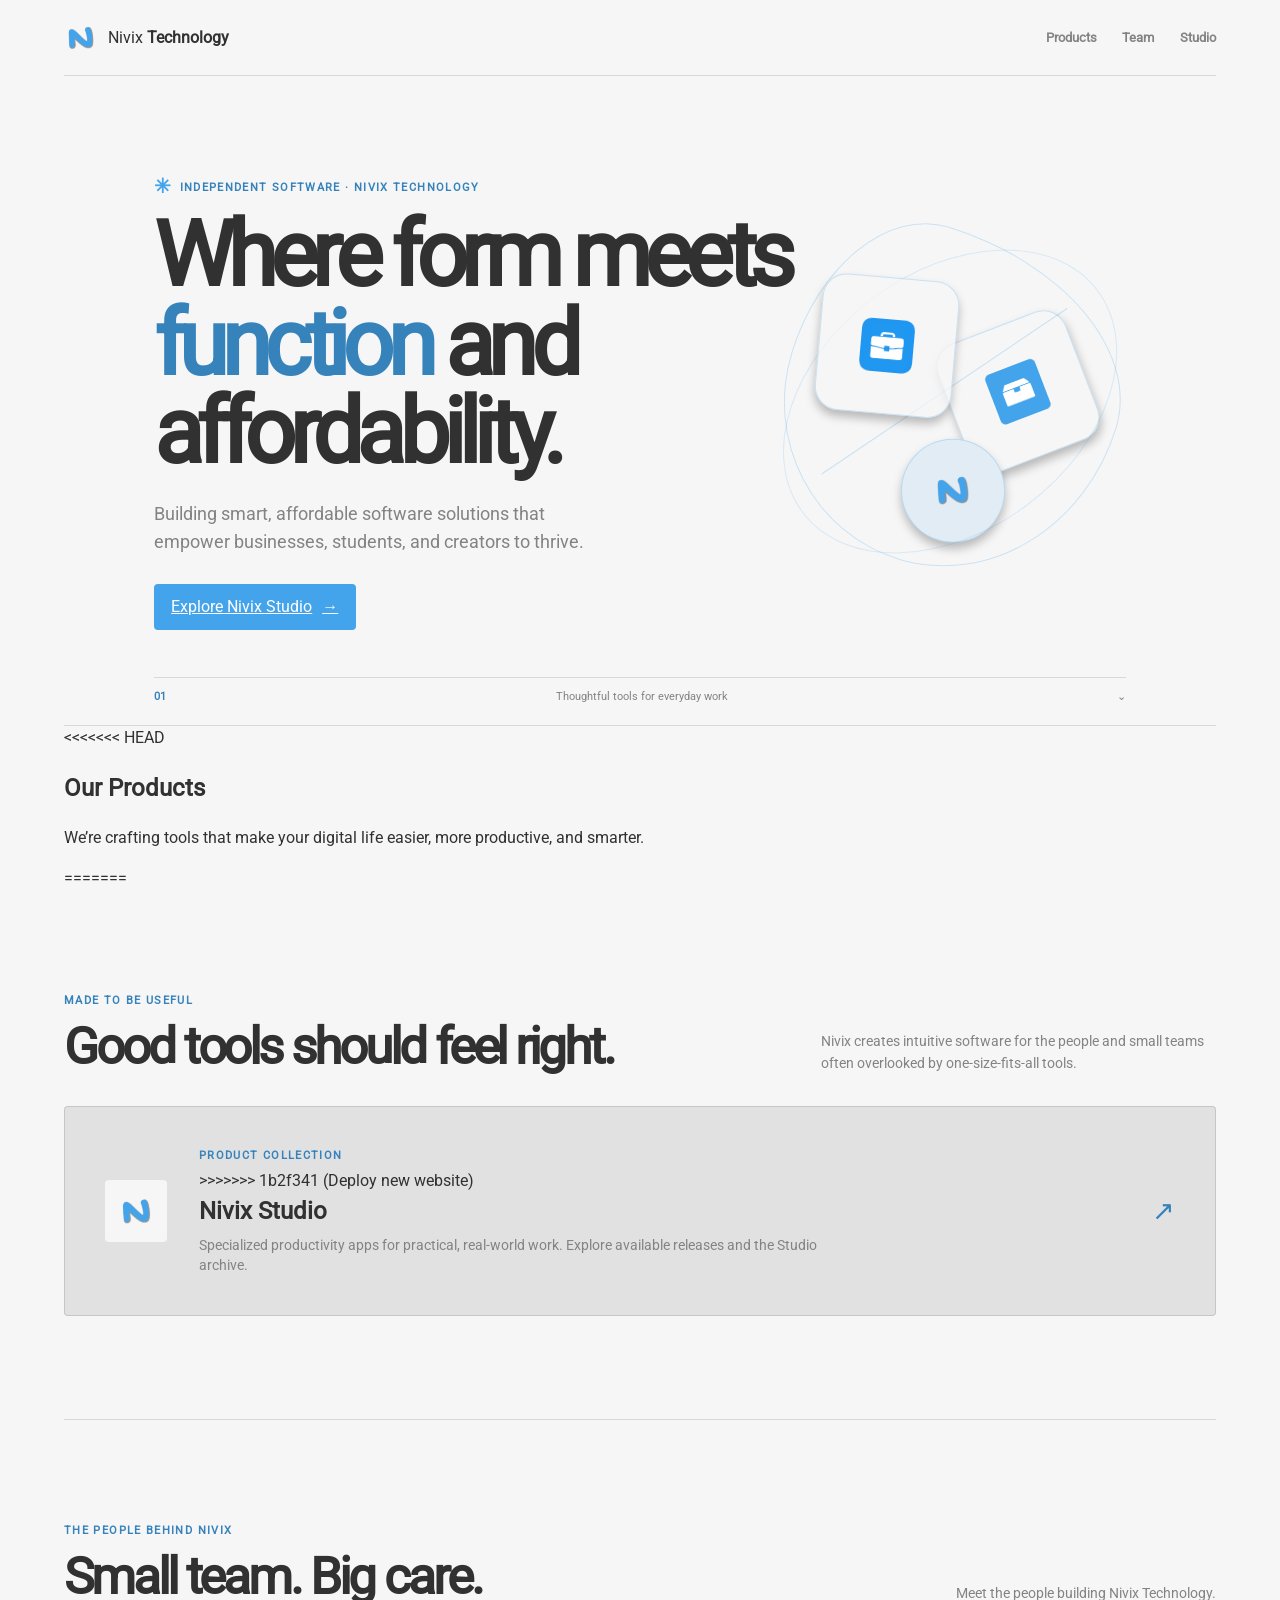
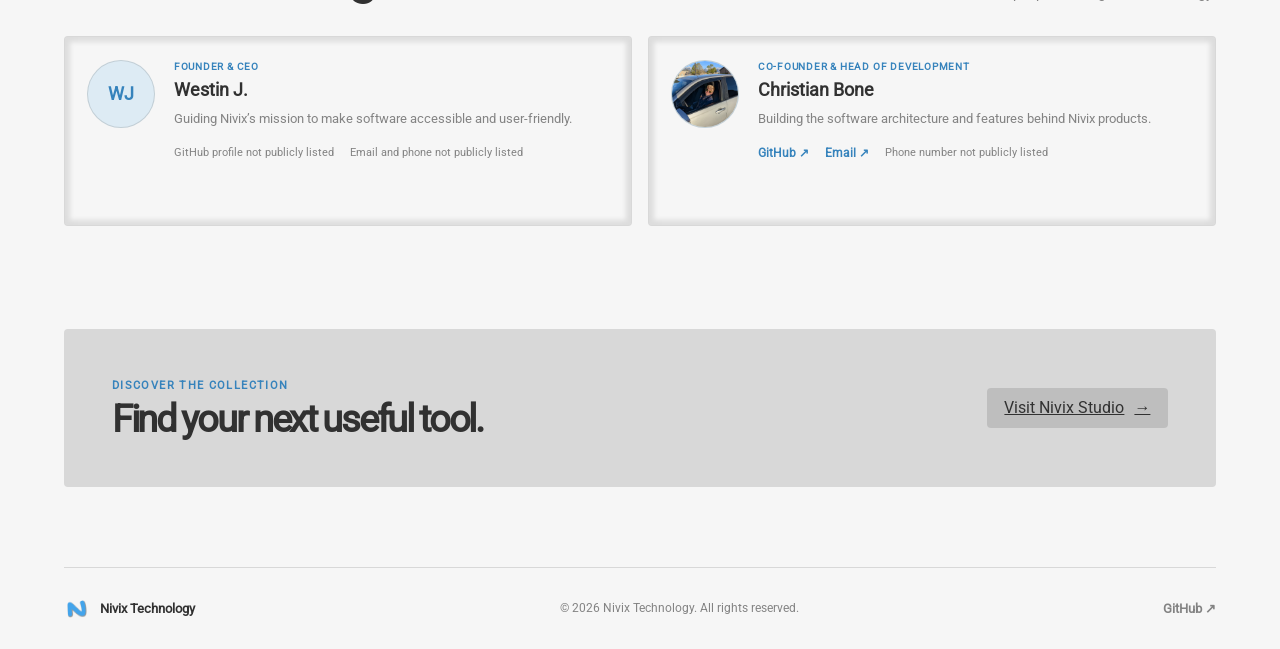
==== index.html @ d30d931f "Deploy new website" ====
<!DOCTYPE html>
<html lang="en">
<head>
    <meta charset="UTF-8">
    <meta name="viewport" content="width=device-width, initial-scale=1">
    <meta name="description" content="Nivix Technology builds smart, affordable software solutions. Where form meets function and affordability.">
    <meta name="theme-color" content="#f6f6f6">
    <title>Nivix Technology</title>
    <link rel="icon" type="image/png" href="assets/favicon.png">
    <link rel="stylesheet" href="sheets/nxvid.css">
    <link rel="stylesheet" href="sheets/index.css">
    <link rel="stylesheet" href="sheets/site.css">
</head>
<body>
    <header class="site-header">
        <a class="site-brand" href="#home" aria-label="Nivix Technology home">
            <img src="assets/favicon.png" alt="">
            <span>Nivix <strong>Technology</strong></span>
        </a>
        <nav class="site-nav" aria-label="Main navigation">
            <a href="#products">Products</a>
            <a href="#team">Team</a>
            <a href="studio/">Studio</a>
        </nav>
    </header>

    <main class="home-main">
        <section class="home-hero" id="home">
            <div class="hero-copy">
                <p class="eyebrow"><span class="hero-spark" aria-hidden="true">✳</span> Independent software · Nivix Technology</p>
                <h1>Where form meets <span>function</span> and affordability.</h1>
                <p>Building smart, affordable software solutions that empower businesses, students, and creators to thrive.</p>
                <a class="nivix-primary-button primary" href="studio/">Explore Nivix Studio <span aria-hidden="true">→</span></a>
            </div>
            <div class="hero-art" aria-hidden="true">
                <div class="art-tile tile-one"><img src="assets/img/apps/studio-favicon.png" alt=""></div>
                <div class="art-tile tile-two"><img src="assets/img/apps/store-favicon.png" alt=""></div>
                <div class="art-tile tile-three"><img src="assets/favicon.png" alt=""></div>
                <i class="art-line"></i>
            </div>
            <div class="hero-index"><span>01</span><span>Thoughtful tools for everyday work</span><span>⌄</span></div>
        </section>

<<<<<<< HEAD
        <section id="products" class="section">
            <div class="container">
                <h2>Our Products</h2>
                <p>We’re crafting tools that make your digital life easier, more productive, and smarter.</p>
                
                <div class="info-box">
=======
        <section class="home-section product-section" id="products">
            <div class="home-section-heading">
                <div><p class="eyebrow">Made to be useful</p><h2>Good tools should feel right.</h2></div>
                <p>Nivix creates intuitive software for the people and small teams often overlooked by one-size-fits-all tools.</p>
            </div>
            <a class="studio-feature" href="studio/">
                <div class="feature-icon"><img src="assets/favicon.png" alt=""></div>
                <div class="feature-copy">
                    <p class="eyebrow">Product collection</p>
>>>>>>> 1b2f341 (Deploy new website)
                    <h3>Nivix Studio</h3>
                    <p>Specialized productivity apps for practical, real-world work. Explore available releases and the Studio archive.</p>
                </div>
                <span class="feature-arrow" aria-hidden="true">↗</span>
            </a>
        </section>

        <section class="home-section team-section" id="team">
            <div class="home-section-heading">
                <div><p class="eyebrow">The people behind Nivix</p><h2>Small team. Big care.</h2></div>
                <p>Meet the people building Nivix Technology.</p>
            </div>
            <div class="team-grid">
                <article class="person-card">
                    <div class="person-initials" aria-hidden="true">WJ</div>
                    <div class="person-copy">
                        <p class="eyebrow">Founder &amp; CEO</p>
                        <h3>Westin J.</h3>
                        <p>Guiding Nivix’s mission to make software accessible and user-friendly.</p>
                        <div class="person-links">
                            <span class="contact-unlisted">GitHub profile not publicly listed</span>
                            <span class="contact-unlisted">Email and phone not publicly listed</span>
                        </div>
                    </div>
                </article>
                <article class="person-card">
                    <img class="person-photo" src="assets/img/staff/Christian Bone.png" alt="Christian Bone">
                    <div class="person-copy">
                        <p class="eyebrow">Co-Founder &amp; Head of Development</p>
                        <h3>Christian Bone</h3>
                        <p>Building the software architecture and features behind Nivix products.</p>
                        <div class="person-links">
                            <a href="https://github.com/SqueakyLlama1" target="_blank" rel="noopener noreferrer">GitHub <span aria-hidden="true">↗</span></a>
                            <a href="mailto:bone.christian.c@outlook.com">Email <span aria-hidden="true">↗</span></a>
                            <span class="contact-unlisted">Phone number not publicly listed</span>
                        </div>
                    </div>
                </article>
            </div>
        </section>

        <section class="home-cta">
            <div><p class="eyebrow">Discover the collection</p><h2>Find your next useful tool.</h2></div>
            <a class="nivix-primary-button" href="studio/">Visit Nivix Studio <span aria-hidden="true">→</span></a>
        </section>
    </main>

    <footer class="site-footer">
        <a class="footer-brand" href="#home"><img src="assets/favicon.png" alt=""> Nivix Technology</a>
        <span>© <span id="copyright-year">2026</span> Nivix Technology. All rights reserved.</span>
        <a href="https://github.com/Nivix-Technology/studio" target="_blank" rel="noopener noreferrer">GitHub <span aria-hidden="true">↗</span></a>
    </footer>
    <script>
        document.getElementById('copyright-year').textContent = String(new Date().getFullYear());
    </script>
</body>
</html>
---- sheets/nxvid.css ----
/* Fonts */

@font-face {
    font-family: "GochiHand";
    src: url("../assets/fonts/GochiHand-Regular.ttf");
    font-weight: normal;
    font-style: normal;
    font-display: swap;
}

@font-face {
    font-family: "Roboto";
    src: url("../assets/fonts/Roboto.ttf");
    font-weight: normal;
    font-style: normal;
    font-display: swap;
}

/* Page Setup and Defaults */

:root {
    --brand-color-step-amount: 20%;
    --background-color-step-amount: 12%;
    --text-color-step-amount: 40%;

    --brand-primary: #43a4eb;
    --brand-darker: color-mix(in srgb, var(--brand-primary), black var(--brand-color-step-amount));
    --brand-lighter: color-mix(in srgb, var(--brand-primary), white var(--brand-color-step-amount));

    --text-primary: #313131;
    --text-secondary: color-mix(in srgb, var(--text-primary), white var(--text-color-step-amount));
    --text-tertiary: #ffffff;
    --text-quarternary: color-mix(in srgb, var(--text-tertiary), black var(--text-color-step-amount));

    --background-primary: #f6f6f6;
    --background-secondary: color-mix(in srgb, var(--background-primary), black var(--background-color-step-amount));
    --background-darker: color-mix(in srgb, transparent, black var(--background-color-step-amount));
    --background-lighter: color-mix(in srgb, transparent, white var(--background-color-step-amount));

    --radius: 4px;

    --transition-speed: 0.2s;
    --transition-easing-style: ease-out;
    --transition: var(--transition-speed) var(--transition-easing-style);

    --inset-shadow: inset 0 0 5px 5px rgba(0, 0, 0, 0.10);
    --outset-shadow: 0 6px 10px rgba(0, 0, 0, 0.25);
    --shade: rgba(0, 0, 0, 0.3);

    --resting-area-padding: 5px;
    --clickable-area-padding: 0.5rem 1.1rem;
    --gap: 5px;

    --outline: #ff6b00;
    --font-primary: 'Roboto', 'Arial', Helvetica, sans-serif;
}

*:focus { outline: 2px solid var(--outline); }

html {
    scroll-behavior: smooth;

    &, body {
        height: 100%;
    }
}

body {
    background: var(--background-primary);
    font-family: var(--font-primary);
    color: var(--text-primary);
    margin: 0;
}

hr {
    border-style: none;
    border: 1px solid var(--background-darker);
}

/* Heading Scaling Shorthand */

h1 span { font-size: 1.5em; }
h2 span { font-size: 1.17em; }
h3 span { font-size: 1em; }
h4 span { font-size: 0.83em; }
h5 span { font-size: 0.67em; }
h6 span { font-size: 0.45em; }

/* Layout Elements */

.center, .justify-center, .align-center {
    display: flex;
    position: relative;
    flex-direction: column;
}

.center {
    align-items: center;
    justify-content: center;
    text-align: center;
}

.justify-center {
    justify-content: center;
}

.align-center {
    align-items: center;
    text-align: center;
    height: fit-content;
}

.horizontal-container {
    display: flex;
    flex-direction: row;
    gap: var(--gap);

    .flex-primary {
        flex: 1;
    }
}

.vertical-container {
    display: flex;
    flex-direction: column;
    gap: var(--gap);

    .flex-primary {
        flex: 1;
    }
}

.nivix-footer {
    flex-shrink: 0;
    min-height: 0;
    box-sizing: border-box;

    background: var(--background-darker);
    border-radius: var(--radius);

    color: var(--text-secondary);
    font-size: 0.85em;
    text-align: center;

    padding: var(--resting-area-padding);
}

/* Nivix Visual Identity Elements */

.nivix-accent {
    font-family: "GochiHand", "Lucida Handwriting", serif;
    color: var(--brand-primary);
    text-shadow: 3px 3px 2px #8d8d8d;
}

.nivix-loader {
    width: 50px;
    aspect-ratio: 1;
    border-radius: 50%;
    background:
    radial-gradient(farthest-side, var(--brand-primary) 94%, #0000) top/8px 8px no-repeat,
    conic-gradient(#0000 30%, var(--brand-primary));
    mask: radial-gradient(farthest-side, #0000 calc(100% - 8px), #000 0);
    -webkit-mask: radial-gradient(farthest-side, #0000 calc(100% - 8px), #000 0);
    animation: load-spin 1s infinite linear;
}


.nivix-primary-button,
.nivix-button {
    display: inline-flex;
    align-items: center;
    justify-content: center;
    gap: calc(var(--gap) * 2);

    background: var(--background-darker);
    border: none;
    border-radius: var(--radius);

    font-family: var(--font-primary);
    font-size: 16px;
    color: var(--text-primary);

    cursor: pointer;
    padding: var(--clickable-area-padding);
    transition: background var(--transition), box-shadow var(--transition);

    svg {
        width: 2em;
        aspect-ratio: 1;
        fill: var(--text-primary);
        transition: fill var(--transition);
    }

    &:hover:not(&:disabled) {
        box-shadow: var(--inset-shadow);
    }

    &:active {
        background: color-mix(in srgb, var(--background-darker), black var(--background-color-step-amount));
    }

    &:disabled {
        color: var(--text-secondary);
        cursor: not-allowed;
    }

    &.primary {
        background: var(--brand-primary);
        color: var(--text-tertiary);

        & svg {
            fill: var(--text-tertiary);
        }

        &:active {
            background: var(--brand-darker);
        }
    }
}

.nivix-secondary-button {
    display: inline-flex;
    align-items: center;
    justify-content: center;
    gap: calc(var(--gap) * 2);

    background: transparent;
    border: none;
    border-radius: var(--radius);

    font-family: var(--font-primary);
    font-size: 16px;
    color: var(--text-primary);

    cursor: pointer;
    padding: var(--clickable-area-padding);

    & svg {
        width: 2em;
        aspect-ratio: 1;
        fill: var(--text-primary);
        transition: fill var(--transition);
    }

    &:hover:not(&:disabled) {
        font-weight: bold;
    }

    &:active {
        font-weight: bolder;
    }

    &:disabled {
        color: var(--text-secondary);
        cursor: not-allowed;
    }

    &.primary {
        color: var(--brand-primary);

        & svg {
            fill: var(--brand-primary);
        }
    }
}

.nivix-bookmark {
    display: block;
    width: fit-content;
    box-sizing: border-box;

    background: var(--background-darker);
    color: var(--text-primary);
    border-radius: 0 var(--radius) var(--radius) 0;
    padding: var(--clickable-area-padding);

    &.right {
        border-radius: var(--radius) 0 0 var(--radius);
    }
}

/* Form Inputs */

.nivix-input {
    &:is(
    input[type="text"],
    input[type="number"],
    input[type="password"],
    input[type="email"],
    input[type="url"],
    input[type="tel"],
    input[type="search"],
    input[type="date"],
    input[type="time"],
    input[type="datetime-local"]
    ) {
        background: var(--background-darker);
        border: 1px solid transparent;
        border-radius: var(--radius);

        font-family: var(--font-primary);
        font-size: 16px;
        color: var(--text-primary);

        padding: var(--clickable-area-padding);
        transition: box-shadow var(--transition), border-color var(--transition);

        &:focus {
            box-shadow: var(--inset-shadow);
            border-color: var(--background-darker);
        }

        &:disabled {
            color: var(--text-secondary);
            cursor: not-allowed;
        }

        &.primary {
            background: var(--brand-primary);
            border-color: var(--brand-primary);
            color: var(--text-tertiary);

            &::placeholder {
                color: var(--text-quarternary);
                font-weight: lighter;
            }

            &:disabled {
                color: var(--text-quarternary);
            }

            &:focus {
                border-color: var(--brand-darker);
            }
        }

        &::placeholder {
            color: var(--text-secondary);
        }
    }

    /* Checkboxes */

    &[type="checkbox"] {
        position: relative;
        -webkit-appearance: none;
        appearance: none;

        width: 20px;
        height: 20px;

        background: transparent;
        border: 2px solid #ff4d4d;
        border-radius: 4px;

        cursor: pointer;
        transition: background var(--transition), border-color var(--transition);
        margin: 0;

        &:checked {
            border-color: #26a65b;
            background: #26a65b;

            &:not(&:disabled)::before {
                content: '';
                position: absolute;
                top: 2px;
                left: 2px;
                width: 12px;
                height: 12px;
                background: #fff;
                border-radius: 50%;
            }
        }

        &:not(&:disabled):hover {
            filter: brightness(1.2);
        }

        &:disabled {
            border-color: #ff4d4d;
            background: #ff4d4d;
            cursor: not-allowed;

            & ~ label {
                color: var(--text-secondary);
            }
        }
    }
}

/* Checkbox Wrappers */

.nivix-checkbox-wrapper,
.nivix-svg-checkbox-wrapper {
    display: flex;
    align-items: center;
    gap: var(--gap);

    &.centered {
        justify-content: center;
    }

    & label {
        color: var(--text-primary);
        user-select: none;
        cursor: pointer;
    }

    & > input[type="checkbox"]:checked ~ .label-unchecked,
    & > input[type="checkbox"]:not(:checked) ~ .label-checked {
        display: none;
    }
}

.nivix-svg-checkbox-wrapper {
    position: relative;
    display: inline-flex;
    background: transparent;
    border: none;
    font-family: var(--font-primary);
    font-size: 16px;
    color: var(--text-primary);
    cursor: pointer;
    padding: var(--clickable-area-padding);

    &:hover {
        font-weight: bold;
    }

    &:active {
        font-weight: bolder;
    }

    & > input[type="checkbox"] {
        position: absolute;
        left: 1.1rem;
        top: 50%;
        z-index: 1;
        width: 20px;
        height: 20px;
        border: 0;
        border-radius: 0;
        background: transparent;
        opacity: 0;
        transform: translateY(-50%);
    }

    & > input[type="checkbox"]:checked::before {
        content: none;
    }

    & > input[type="checkbox"] ~ .svg-checked,
    & > input[type="checkbox"] ~ .svg-unchecked {
        display: block;
        flex: 0 0 20px;
        width: 20px;
        height: 20px;
        pointer-events: none;
        fill: var(--text-primary);
    }

    & > input[type="checkbox"]:not(:checked) ~ .svg-checked,
    & > input[type="checkbox"]:checked ~ .svg-unchecked {
        display: none;
    }

    & > input[type="checkbox"]:focus-visible ~ .svg-checked,
    & > input[type="checkbox"]:focus-visible ~ .svg-unchecked {
        outline: 2px solid var(--outline);
        outline-offset: 2px;
        border-radius: 3px;
    }
}

/* Select and Options Dropdowns */

.nivix-select {
    appearance: none;
    -webkit-appearance: none;
    -moz-appearance: none;

    background: url("data:image/svg+xml;utf8,<svg xmlns='http://www.w3.org/2000/svg' width='24' height='24' viewBox='0 0 24 24' fill='none' stroke='%231c1c1c' stroke-width='2' stroke-linecap='round' stroke-linejoin='round'><polyline points='6 9 12 15 18 9'></polyline></svg>") no-repeat right 0.8rem center / 1rem, var(--background-darker);

    border: 1px solid transparent;
    border-radius: var(--radius);

    font-family: var(--font-primary);
    font-size: 16px;
    text-align: center;
    color: var(--text-primary);
    cursor: pointer;

    padding: var(--clickable-area-padding);
    padding-right: 2.5rem;
    transition: background var(--transition), box-shadow var(--transition), border-color var(--transition);

    &:hover:not(:disabled) {
        box-shadow: var(--inset-shadow);
    }

    &:disabled {
        color: var(--text-secondary);
        cursor: not-allowed;
    }

    &.primary {
        background: url("data:image/svg+xml;utf8,<svg xmlns='http://www.w3.org/2000/svg' width='24' height='24' viewBox='0 0 24 24' fill='none' stroke='white' stroke-width='2' stroke-linecap='round' stroke-linejoin='round'><polyline points='6 9 12 15 18 9'></polyline></svg>") no-repeat right 0.8rem center / 1rem, var(--brand-primary);
        color: var(--text-tertiary);
    }

    & option {
        color: var(--text-primary);
        background: var(--background-primary);
        padding: var(--resting-area-padding);

        &:disabled {
            color: var(--text-secondary);
        }
    }
}

.nivix-label {
    color: var(--text-primary);
    font-weight: bold;
    text-align: left;
    margin: 1.5rem 0 0.5rem 0;

    &.top {
        margin: 0 0 0.5rem 0;
    }
}

.nivix-disclaimer {
    margin: 0;
    color: var(--text-secondary);
    font-size: 0.8em;
    text-align: left;
}

.nivix-dropdown-container {
    display: flex;
    flex-direction: column;
    gap: var(--gap);

    background: var(--background-darker);
    border-radius: var(--radius);
    padding: var(--resting-area-padding);
    margin: var(--resting-area-padding);

    .dropdown-label {
        display: inline-flex;
        align-items: center;
        user-select: none;
        gap: var(--gap);

        input[type="checkbox"] {
            display: none;
        }

        label {
            display: inline-flex;
            align-items: center;
            gap: var(--gap);
            font-size: 1em;
            color: var(--text-primary);
            cursor: pointer;

            &::before {
                content: "";
                display: inline-block;
                width: 0;
                height: 0;
                border-top: 0.35em solid transparent;
                border-bottom: 0.35em solid transparent;
                border-left: 0.6em solid var(--text-primary);
                transition: transform var(--transition);
                transform-origin: 35% 50%;
            }
        }

        input[type="checkbox"]:checked + label::before {
            transform: rotate(90deg);
        }
    }

    &:has(input[type="checkbox"]:checked) .dropdown-content {
        display: block;
    }

    .dropdown-content {
        display: none;
    }

    &.primary {
        background: color-mix(in srgb, var(--brand-primary), white 80%);
    }
}

code {
    background: var(--background-darker);
    color: var(--text-primary);
    border-radius: var(--radius);
    padding: calc(var(--resting-area-padding) / 2);

    &.code-block {
        display: block;
    }
}

/* Navigation Elements */
.nivix-horizontal-navigation {
    display: flex;
    gap: var(--gap);
    align-items: center;
    flex-wrap: wrap;

    box-sizing: border-box;
    width: 100%;

    background: var(--background-primary);
    border: none;

    padding: calc(var(--resting-area-padding) / 2);

    .filler {
        flex: 1;
    }

    &.transparent {
        background: transparent;
    }

    &.divider-bottom {
        border-bottom: 2px solid var(--background-darker);
    }

    &.divider-top {
        border-top: 2px solid var(--background-darker);
    }

    &.distribute-contents * {
        flex: 1;
    }
}

/* Animations */

@keyframes load-spin {
    100% {
        transform: rotate(1turn);
    }
}

@keyframes nivixFadeIn {
    from { opacity: 0; transform: scale(0.95); filter: blur(2px); }
    to { opacity: 1; transform: scale(1); filter: blur(0); }
}

@keyframes nivixFadeOut {
    from { opacity: 1; filter: blur(0); }
    to { opacity: 0; filter: blur(10px); }
}
---- sheets/index.css ----
html {
    min-height: 100%;
    scroll-behavior: smooth;
}

body {
    min-width: 320px;
    min-height: 100%;
    margin: 0;
    background: var(--background-primary);
    color: var(--text-primary);
    font-family: var(--font-primary);
    line-height: 1.5;
}

*, *::before, *::after {
    box-sizing: border-box;
}

[hidden] {
    display: none !important;
}

a {
    color: inherit;
}

button, input {
    font: inherit;
}

button:focus-visible, a:focus-visible, input:focus-visible, summary:focus-visible {
    outline: 2px solid var(--outline);
    outline-offset: 3px;
}

.eyebrow {
    margin: 0 0 0.7rem;
    color: var(--brand-darker);
    font-size: 0.71rem;
    font-weight: 700;
    letter-spacing: 0.12em;
    text-transform: uppercase;
}

.visually-hidden {
    position: absolute;
    width: 1px;
    height: 1px;
    padding: 0;
    margin: -1px;
    overflow: hidden;
    clip: rect(0, 0, 0, 0);
    white-space: nowrap;
    border: 0;
}

.site-header, .site-footer {
    display: flex;
    align-items: center;
    justify-content: space-between;
    gap: 1.5rem;
    width: min(1180px, 90%);
    margin: 0 auto;
}

.site-header {
    min-height: 76px;
    border-bottom: 1px solid var(--background-darker);
}

.site-brand, .footer-brand {
    display: inline-flex;
    align-items: center;
    gap: 0.65rem;
    color: var(--text-primary);
    font-size: 0.94rem;
    text-decoration: none;
}

.site-brand {
    flex: 0 0 auto;
    font-size: 1rem;
}

.site-brand strong {
    font-weight: 750;
}

.site-brand img, .footer-brand img {
    width: 34px;
    height: 34px;
    object-fit: contain;
}

.site-brand img {
    transform-origin: 50% 60%;
}

.site-brand:hover img, .site-brand:focus-visible img {
    animation: nivix-mark-hover 780ms cubic-bezier(0.2, 0.75, 0.25, 1);
}

@keyframes nivix-mark-hover {
    0% { transform: translateY(0) rotate(0) scale(1); }
    35% { transform: translateY(-2px) rotate(-3deg) scale(1.13); }
    70% { transform: translateY(1px) rotate(1deg) scale(0.98); }
    100% { transform: translateY(0) rotate(0) scale(1); }
}

.site-nav {
    display: flex;
    align-items: center;
    gap: clamp(0.8rem, 2vw, 1.8rem);
}

.site-nav a, .site-footer > a:last-child {
    color: var(--text-secondary);
    font-size: 0.83rem;
    font-weight: 600;
    text-decoration: none;
    transition: color var(--transition);
}

.site-nav a:hover, .site-nav a:focus-visible, .site-footer > a:last-child:hover {
    color: var(--brand-darker);
}

.site-footer {
    min-height: 82px;
    border-top: 1px solid var(--background-darker);
    color: var(--text-secondary);
    font-size: 0.72rem;
}

.footer-brand {
    font-size: 0.82rem;
    font-weight: 600;
}

.footer-brand img {
    width: 26px;
    height: 26px;
}

.person-links {
    display: flex;
    flex-wrap: wrap;
    align-items: center;
    gap: 0.5rem 1rem;
    margin-top: 1rem;
}

.person-links a, .contact-unlisted {
    color: var(--brand-darker);
    font-size: 0.74rem;
    font-weight: 600;
    text-decoration: none;
}

.person-links a:hover {
    text-decoration: underline;
}

.contact-unlisted {
    color: var(--text-secondary);
    font-size: 0.68rem;
    font-weight: 400;
}

@media (max-width: 640px) {
    .site-header {
        min-height: 68px;
        flex-wrap: wrap;
        gap: 0.5rem;
        padding: 0.65rem 0;
    }

    .site-brand {
        font-size: 0.9rem;
    }

    .site-brand img {
        width: 30px;
        height: 30px;
    }

    .site-nav {
        order: 3;
        width: 100%;
        justify-content: space-between;
        gap: 0.4rem;
    }

    .site-nav a {
        font-size: 0.72rem;
    }

    .site-footer {
        align-items: flex-start;
        flex-direction: column;
        gap: 0.5rem;
        padding: 1rem 0;
    }
}

@media (prefers-reduced-motion: reduce) {
    html {
        scroll-behavior: auto;
    }

    *, *::before, *::after {
        animation-duration: 0.01ms !important;
        animation-iteration-count: 1 !important;
        scroll-behavior: auto !important;
        transition-duration: 0.01ms !important;
    }
}
---- sheets/site.css ----
.home-main {
    width: min(1180px, 90%);
    margin: 0 auto;
}

.home-hero {
    position: relative;
    display: flex;
    min-height: min(650px, calc(100vh - 110px));
    align-items: center;
    padding: clamp(2rem, 7vw, 6rem);
    overflow: hidden;
    border-bottom: 1px solid var(--background-darker);
    scroll-margin-top: 1rem;
}

.hero-copy {
    position: relative;
    z-index: 1;
    width: min(650px, 67%);
}

.hero-spark {
    display: inline-block;
    margin-right: 0.2rem;
    color: var(--brand-primary);
    font-size: 1.25rem;
    vertical-align: -0.08em;
}

.hero-copy h1 {
    max-width: 660px;
    margin: 0;
    font-size: clamp(2.8rem, 7vw, 6.25rem);
    font-weight: 600;
    letter-spacing: -0.075em;
    line-height: 0.99;
}

.hero-copy h1 span {
    color: var(--brand-darker);
    font-size: 1em;
}

.hero-copy > p:not(.eyebrow) {
    max-width: 465px;
    margin: 1.4rem 0 1.8rem;
    color: var(--text-secondary);
    font-size: clamp(1rem, 1.5vw, 1.15rem);
}

.hero-copy .nivix-primary-button {
    min-height: 46px;
}

.hero-art {
    position: absolute;
    top: 50%;
    right: 7%;
    width: min(33vw, 370px);
    aspect-ratio: 1;
    transform: translateY(-50%) rotate(-9deg);
}

.hero-art::before, .hero-art::after {
    position: absolute;
    inset: 5%;
    content: "";
    border: 1px solid color-mix(in srgb, var(--brand-primary) 24%, transparent);
    border-radius: 34% 66% 51% 49% / 50% 43% 57% 50%;
    transform: rotate(26deg);
}

.hero-art::after {
    inset: 15% 0;
    border-color: color-mix(in srgb, var(--brand-primary) 17%, transparent);
    border-radius: 50%;
    transform: rotate(-28deg);
}

.art-tile {
    position: absolute;
    display: grid;
    width: 37%;
    aspect-ratio: 1;
    place-items: center;
    padding: 11%;
    border: 1px solid color-mix(in srgb, var(--brand-primary) 25%, transparent);
    border-radius: 24px;
    background: color-mix(in srgb, var(--background-primary) 72%, transparent);
    box-shadow: var(--outset-shadow);
}

.art-tile img {
    display: block;
    width: 100%;
    height: 100%;
    object-fit: contain;
}

.tile-one {
    top: 14%;
    left: 17%;
    z-index: 1;
    transform: rotate(14deg);
}

.tile-two {
    top: 32%;
    right: 13%;
    transform: rotate(-12deg);
}

.tile-three {
    bottom: 12%;
    left: 33%;
    width: 28%;
    padding: 8%;
    border-radius: 50%;
    background: color-mix(in srgb, var(--brand-primary) 12%, var(--background-primary));
    transform: rotate(8deg);
}

.art-line {
    position: absolute;
    top: 47%;
    left: 9%;
    width: 80%;
    height: 1px;
    background: color-mix(in srgb, var(--brand-primary) 25%, transparent);
    transform: rotate(-25deg);
}

.hero-index {
    position: absolute;
    right: clamp(2rem, 7vw, 6rem);
    bottom: 1.2rem;
    left: clamp(2rem, 7vw, 6rem);
    display: flex;
    align-items: center;
    justify-content: space-between;
    padding-top: 0.7rem;
    border-top: 1px solid var(--background-darker);
    color: var(--text-secondary);
    font-size: 0.69rem;
}

.hero-index span:first-child {
    color: var(--brand-darker);
    font-weight: 700;
}

.home-section {
    padding: clamp(4rem, 8vw, 7rem) 0;
    scroll-margin-top: 1rem;
}

.home-section-heading {
    display: flex;
    align-items: end;
    justify-content: space-between;
    gap: 2rem;
    margin-bottom: 2rem;
}

.home-section-heading h2, .home-cta h2 {
    margin: 0;
    font-size: clamp(2rem, 4vw, 3.4rem);
    font-weight: 600;
    letter-spacing: -0.06em;
    line-height: 1.05;
}

.home-section-heading > p {
    max-width: 395px;
    margin: 0;
    color: var(--text-secondary);
    font-size: 0.9rem;
}

.studio-feature {
    display: grid;
    grid-template-columns: 70px 1fr auto;
    align-items: center;
    gap: 1.5rem;
    padding: clamp(1.2rem, 4vw, 2.5rem);
    border: 1px solid var(--background-darker);
    border-radius: var(--radius);
    background: color-mix(in srgb, var(--background-secondary) 68%, transparent);
    color: var(--text-primary);
    text-decoration: none;
    transition: background var(--transition), box-shadow var(--transition), transform var(--transition);
}

.studio-feature:hover {
    background: var(--background-primary);
    box-shadow: var(--outset-shadow);
    transform: translateY(-2px);
}

.feature-icon {
    display: grid;
    width: 62px;
    aspect-ratio: 1;
    place-items: center;
    border-radius: var(--radius);
    background: var(--background-primary);
}

.feature-icon img {
    width: 37px;
    height: 37px;
    object-fit: contain;
}

.feature-copy .eyebrow {
    margin-bottom: 0.3rem;
}

.feature-copy h3 {
    margin: 0;
    font-size: 1.5rem;
}

.feature-copy > p:last-child {
    max-width: 650px;
    margin: 0.35rem 0 0;
    color: var(--text-secondary);
    font-size: 0.85rem;
}

.feature-arrow {
    color: var(--brand-darker);
    font-size: 1.7rem;
    transition: transform var(--transition);
}

.studio-feature:hover .feature-arrow {
    transform: translate(3px, -3px);
}

.team-section {
    border-top: 1px solid var(--background-darker);
}

.team-grid {
    display: grid;
    grid-template-columns: repeat(2, minmax(0, 1fr));
    gap: 1rem;
}

.person-card {
    display: flex;
    align-items: flex-start;
    gap: 1.15rem;
    min-height: 190px;
    padding: 1.4rem;
    border: 1px solid var(--background-darker);
    border-radius: var(--radius);
    background: var(--background-primary);
    box-shadow: var(--inset-shadow);
}

.person-photo, .person-initials {
    display: grid;
    width: 68px;
    height: 68px;
    flex: 0 0 auto;
    place-items: center;
    border: 1px solid var(--background-darker);
    border-radius: 50%;
    background: color-mix(in srgb, var(--brand-primary) 14%, var(--background-primary));
    color: var(--brand-darker);
    font-size: 1.15rem;
    font-weight: 700;
}

.person-photo {
    object-fit: cover;
}

.person-copy .eyebrow {
    margin: 0 0 0.2rem;
    font-size: 0.61rem;
    letter-spacing: 0.08em;
}

.person-copy h3 {
    margin: 0;
    font-size: 1.1rem;
}

.person-copy > p:not(.eyebrow) {
    margin: 0.35rem 0 0;
    color: var(--text-secondary);
    font-size: 0.8rem;
}

.home-cta {
    display: flex;
    align-items: center;
    justify-content: space-between;
    gap: 2rem;
    margin: 0 0 5rem;
    padding: clamp(1.6rem, 4vw, 3rem);
    border-radius: var(--radius);
    background: var(--background-secondary);
}

.home-cta h2 {
    font-size: clamp(1.6rem, 3vw, 2.5rem);
}

.home-cta .eyebrow {
    margin-bottom: 0.35rem;
}

@media (max-width: 760px) {
    .home-hero {
        min-height: 540px;
        align-items: flex-start;
        padding: 4rem 1rem;
    }

    .hero-copy {
        width: 100%;
    }

    .hero-copy h1 {
        max-width: 550px;
        font-size: clamp(3rem, 12vw, 5.4rem);
    }

    .hero-art {
        top: auto;
        right: 2%;
        bottom: 3.5rem;
        width: min(48vw, 255px);
        opacity: 0.65;
        transform: rotate(-9deg);
    }

    .hero-index {
        right: 1rem;
        left: 1rem;
    }

    .home-section-heading {
        align-items: flex-start;
        flex-direction: column;
        gap: 0.8rem;
    }

    .team-grid {
        grid-template-columns: 1fr;
    }
}

@media (max-width: 500px) {
    .home-hero {
        min-height: 590px;
        padding-top: 3rem;
    }

    .hero-art {
        right: 4%;
        bottom: 4rem;
        width: 60vw;
    }

    .hero-index span:nth-child(2) {
        max-width: 190px;
        text-align: center;
    }

    .studio-feature {
        grid-template-columns: 48px 1fr auto;
        gap: 0.8rem;
        padding: 1rem;
    }

    .feature-icon {
        width: 46px;
    }

    .feature-icon img {
        width: 30px;
        height: 30px;
    }

    .feature-copy h3 {
        font-size: 1.15rem;
    }

    .person-card {
        gap: 0.8rem;
        padding: 1rem;
    }

    .person-photo, .person-initials {
        width: 52px;
        height: 52px;
    }

    .home-cta {
        align-items: flex-start;
        flex-direction: column;
    }
}
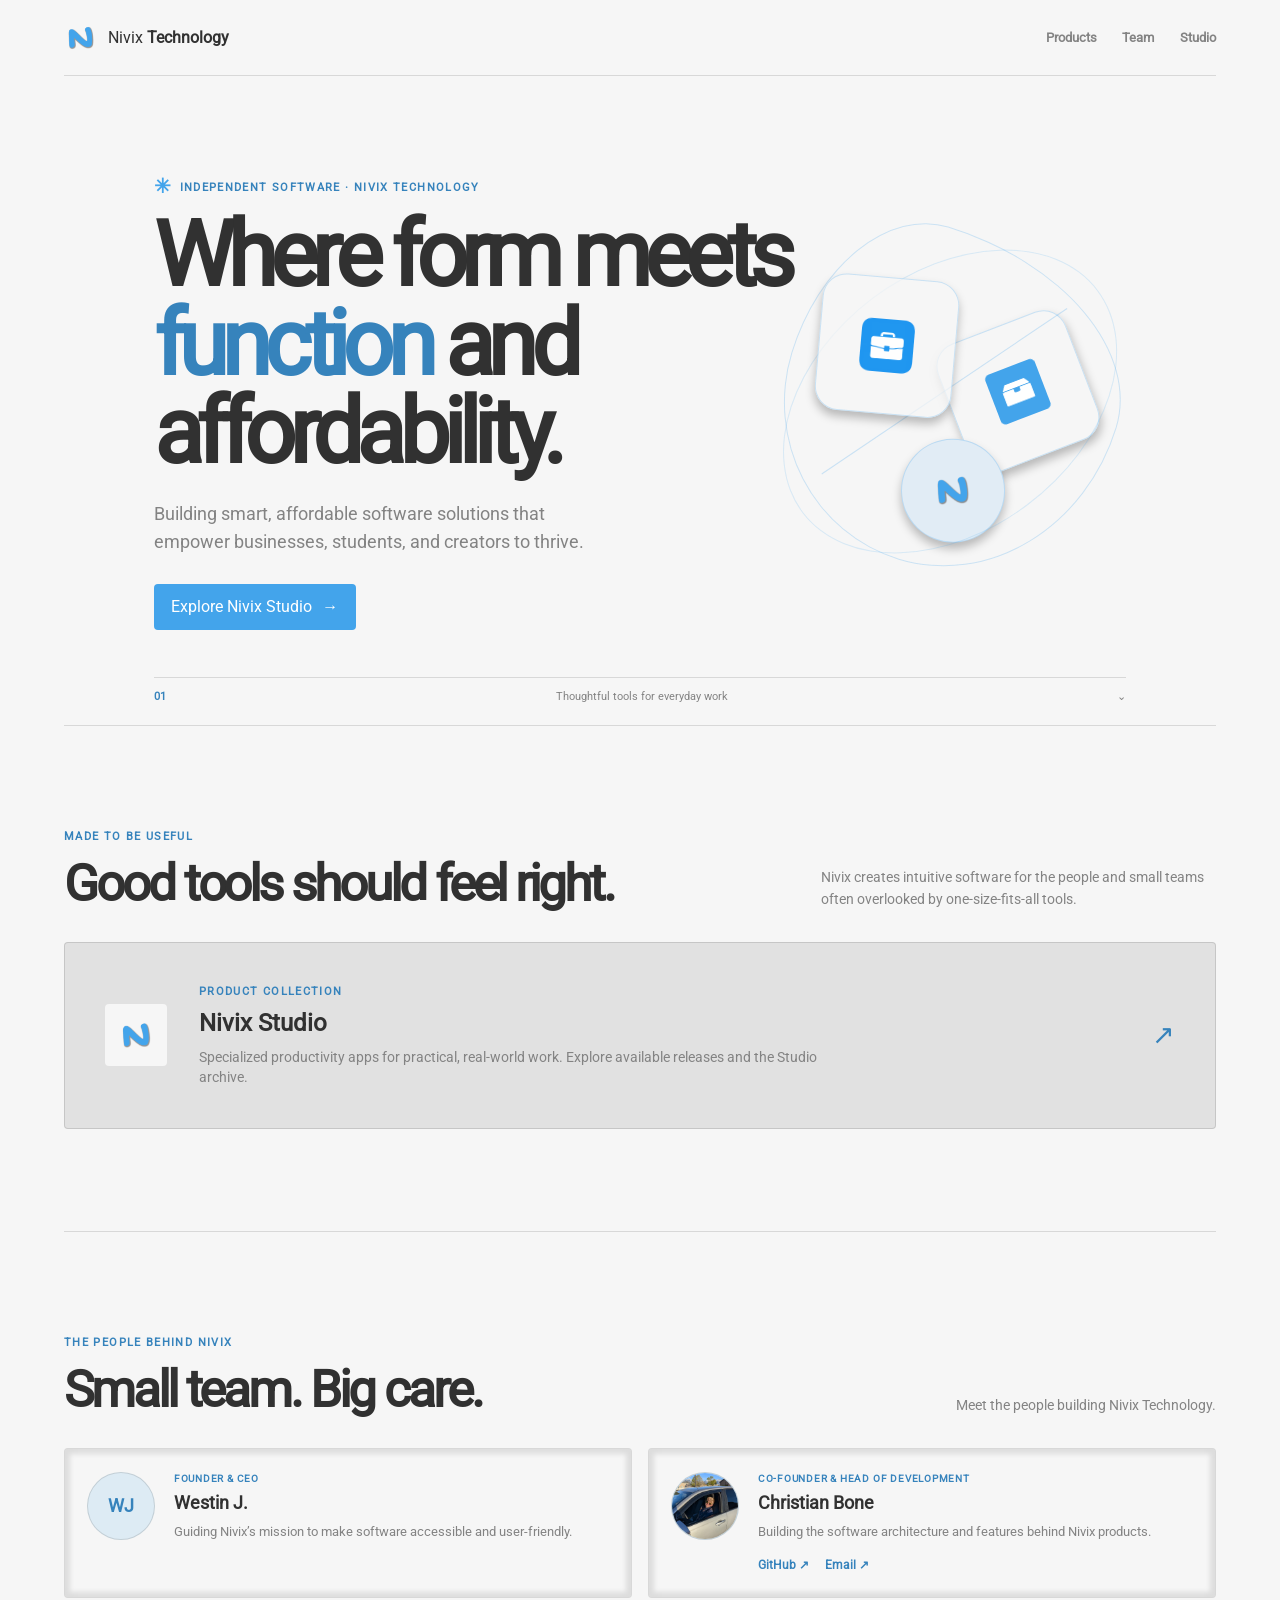
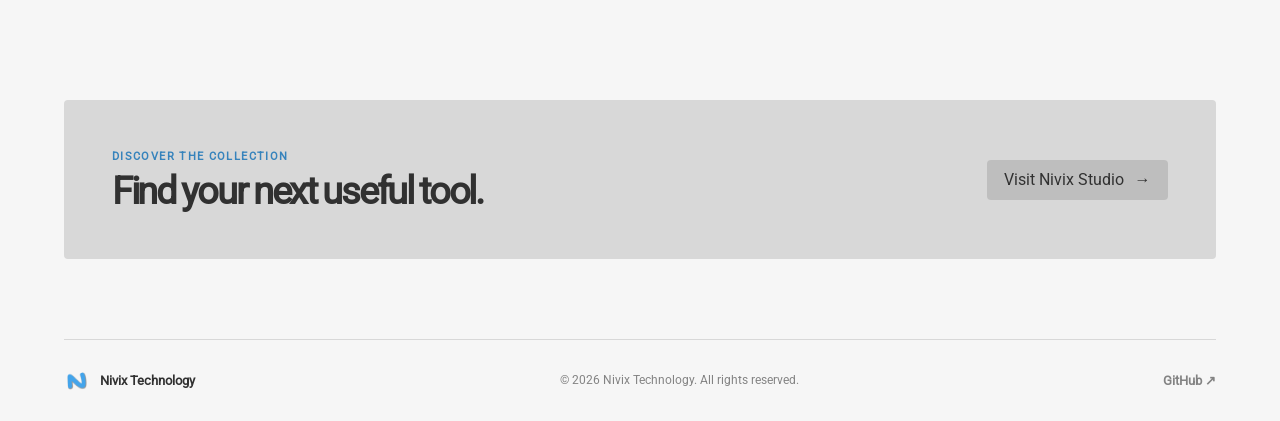
==== commit 9d477347: "Update a few website elements, and fix bugs." ====
--- a/index.html
+++ b/index.html
@@ -41,14 +41,6 @@
             <div class="hero-index"><span>01</span><span>Thoughtful tools for everyday work</span><span>⌄</span></div>
         </section>
 
-<<<<<<< HEAD
-        <section id="products" class="section">
-            <div class="container">
-                <h2>Our Products</h2>
-                <p>We’re crafting tools that make your digital life easier, more productive, and smarter.</p>
-                
-                <div class="info-box">
-=======
         <section class="home-section product-section" id="products">
             <div class="home-section-heading">
                 <div><p class="eyebrow">Made to be useful</p><h2>Good tools should feel right.</h2></div>
@@ -58,7 +50,6 @@
                 <div class="feature-icon"><img src="assets/favicon.png" alt=""></div>
                 <div class="feature-copy">
                     <p class="eyebrow">Product collection</p>
->>>>>>> 1b2f341 (Deploy new website)
                     <h3>Nivix Studio</h3>
                     <p>Specialized productivity apps for practical, real-world work. Explore available releases and the Studio archive.</p>
                 </div>
@@ -78,10 +69,6 @@
                         <p class="eyebrow">Founder &amp; CEO</p>
                         <h3>Westin J.</h3>
                         <p>Guiding Nivix’s mission to make software accessible and user-friendly.</p>
-                        <div class="person-links">
-                            <span class="contact-unlisted">GitHub profile not publicly listed</span>
-                            <span class="contact-unlisted">Email and phone not publicly listed</span>
-                        </div>
                     </div>
                 </article>
                 <article class="person-card">
@@ -93,7 +80,6 @@
                         <div class="person-links">
                             <a href="https://github.com/SqueakyLlama1" target="_blank" rel="noopener noreferrer">GitHub <span aria-hidden="true">↗</span></a>
                             <a href="mailto:bone.christian.c@outlook.com">Email <span aria-hidden="true">↗</span></a>
-                            <span class="contact-unlisted">Phone number not publicly listed</span>
                         </div>
                     </div>
                 </article>
@@ -115,4 +101,4 @@
         document.getElementById('copyright-year').textContent = String(new Date().getFullYear());
     </script>
 </body>
-</html>
+</html>
--- a/sheets/index.css
+++ b/sheets/index.css
@@ -1,3 +1,7 @@
+button, a {
+    text-decoration: none;
+}
+
 html {
     min-height: 100%;
     scroll-behavior: smooth;
--- a/sheets/site.css
+++ b/sheets/site.css
@@ -253,7 +253,6 @@
     display: flex;
     align-items: flex-start;
     gap: 1.15rem;
-    min-height: 190px;
     padding: 1.4rem;
     border: 1px solid var(--background-darker);
     border-radius: var(--radius);
